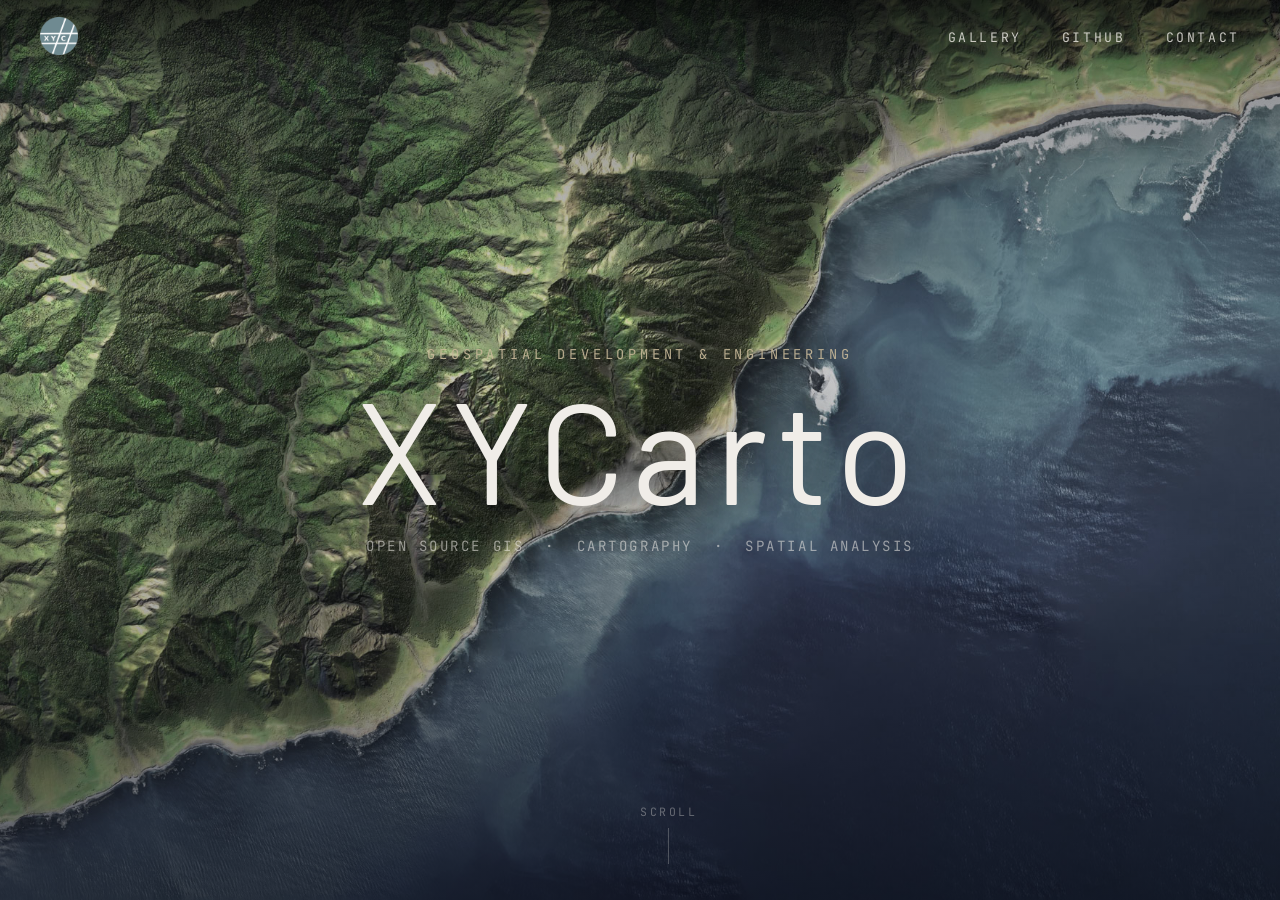
==== docs/index.html @ 4d21ecf4 "site base" ====
<!DOCTYPE html>
<html lang="en">
<head>
    <meta charset="UTF-8">
    <meta name="viewport" content="width=device-width, initial-scale=1.0">
    <title>XYCarto – Geospatial Development and Engineering</title>
    <meta name="description" content="Geospatial development, engineering, and cartography focused on open source GIS technologies.">
    <link rel="stylesheet" href="css/style.css">
    <link rel="preconnect" href="https://fonts.googleapis.com">
    <link rel="preconnect" href="https://fonts.gstatic.com" crossorigin>
    <link href="https://fonts.googleapis.com/css2?family=Barlow:wght@300;400;600&family=JetBrains+Mono:wght@300;400;500&display=swap" rel="stylesheet">
</head>
<body>

    <!-- ==============================
         NAVIGATION
         ============================== -->
    <nav class="site-nav" id="site-nav">
        <a href="index.html" class="nav-logo">
            <img src="img/ui/xycarto_white_bg.png" alt="XYCarto">
        </a>

        <ul class="nav-links" id="nav-links">
            <li><a href="gallery.html">Gallery</a></li>
            <li><a href="https://github.com/xycarto" target="_blank" rel="noopener noreferrer">GitHub</a></li>
            <li><a href="contact.html">Contact</a></li>
        </ul>

        <button class="nav-toggle" id="nav-toggle" aria-label="Toggle navigation" aria-expanded="false">
            <span></span>
            <span></span>
            <span></span>
        </button>
    </nav>

    <!-- ==============================
         HERO
         ============================== -->
    <section class="hero">

        <!-- Background image + overlay -->
        <div class="hero-bg">
            <img
                src="img/ui/white-rock-alttest-blank-wp.jpg"
                alt="Aerial landscape"
                class="hero-img"
            >
            <div class="hero-overlay"></div>
        </div>

        <!-- Centred content -->
        <div class="hero-content">
            <p class="hero-eyebrow">Geospatial Development &amp; Engineering</p>
            <h1 class="hero-title">XYCarto</h1>
            <p class="hero-tagline">Open Source GIS &nbsp;·&nbsp; Cartography &nbsp;·&nbsp; Spatial Analysis</p>
        </div>

        <!-- Scroll indicator -->
        <div class="scroll-hint" aria-hidden="true">
            <span class="scroll-label">scroll</span>
            <div class="scroll-line"></div>
        </div>

    </section>

    <script src="js/main.js"></script>
</body>
</html>
---- docs/css/style.css ----
/* ============================================================
   CSS VARIABLES  — edit these to retheme the whole site
   ============================================================ */
:root {
    --color-bg:       #060c14;
    --color-text:     #f0ede8;
    --color-accent:   #c8b99a;   /* warm sand / aged-map tone  */
    --color-muted:    rgba(240, 237, 232, 0.55);

    --font-display:   'Barlow', sans-serif;
    --font-mono:      'JetBrains Mono', 'Courier New', monospace;

    --nav-height:     72px;
    --ease:           0.35s cubic-bezier(0.4, 0, 0.2, 1);
}

/* ============================================================
   RESET & BASE
   ============================================================ */
*, *::before, *::after {
    box-sizing: border-box;
    margin: 0;
    padding: 0;
}

html {
    scroll-behavior: smooth;
    font-size: 16px;
}

body {
    background: var(--color-bg);
    color: var(--color-text);
    font-family: var(--font-mono);
    -webkit-font-smoothing: antialiased;
    -moz-osx-font-smoothing: grayscale;
}

img {
    display: block;
    max-width: 100%;
}

a {
    color: inherit;
    text-decoration: none;
}

/* ============================================================
   NAVIGATION
   ============================================================ */
.site-nav {
    position: fixed;
    top: 0;
    left: 0;
    right: 0;
    z-index: 200;
    height: var(--nav-height);
    display: flex;
    align-items: center;
    justify-content: space-between;
    padding: 0 2.5rem;

    /* Start transparent — JS adds .scrolled class */
    background: linear-gradient(
        to bottom,
        rgba(0, 0, 0, 0.55) 0%,
        rgba(0, 0, 0, 0.00) 100%
    );
    transition: background var(--ease), border-color var(--ease);
}

.site-nav.scrolled {
    background: rgba(6, 10, 20, 0.92);
    backdrop-filter: blur(10px);
    -webkit-backdrop-filter: blur(10px);
    border-bottom: 1px solid rgba(200, 185, 154, 0.14);
}

/* Logo */
.nav-logo img {
    height: 38px;
    width: auto;
    transition: opacity var(--ease);
}
.nav-logo:hover img { opacity: 0.75; }

/* Desktop links */
.nav-links {
    list-style: none;
    display: flex;
    gap: 2.5rem;
}

.nav-links a {
    font-family: var(--font-mono);
    font-size: 0.82rem;
    letter-spacing: 0.2em;
    text-transform: uppercase;
    color: var(--color-text);
    opacity: 0.8;
    position: relative;
    transition: opacity var(--ease), color var(--ease);
}

.nav-links a::after {
    content: '';
    position: absolute;
    bottom: -4px;
    left: 0;
    width: 0;
    height: 1px;
    background: var(--color-accent);
    transition: width var(--ease);
}

.nav-links a:hover        { opacity: 1; color: var(--color-accent); }
.nav-links a:hover::after { width: 100%; }

/* Hamburger button (hidden on desktop) */
.nav-toggle {
    display: none;
    flex-direction: column;
    justify-content: center;
    gap: 5px;
    background: none;
    border: none;
    cursor: pointer;
    padding: 6px;
    z-index: 210;
}

.nav-toggle span {
    display: block;
    width: 22px;
    height: 1.5px;
    background: var(--color-text);
    transition: transform var(--ease), opacity var(--ease);
}

/* Animate to X when open */
.nav-toggle.open span:nth-child(1) { transform: translateY(6.5px) rotate(45deg); }
.nav-toggle.open span:nth-child(2) { opacity: 0; }
.nav-toggle.open span:nth-child(3) { transform: translateY(-6.5px) rotate(-45deg); }

/* ============================================================
   HERO
   ============================================================ */
.hero {
    position: relative;
    width: 100%;
    height: 100vh;
    min-height: 560px;
    display: flex;
    align-items: center;
    justify-content: center;
    overflow: hidden;
}

/* Background image layer */
.hero-bg {
    position: absolute;
    inset: 0;
}

.hero-img {
    width: 100%;
    height: 100%;
    object-fit: cover;
    object-position: center 40%;
    /* Subtle Ken Burns zoom-out on load */
    animation: heroZoom 18s ease-out forwards;
}

@keyframes heroZoom {
    from { transform: scale(1.07); }
    to   { transform: scale(1.00); }
}

/* Gradient overlay: lighter in the middle, darker at edges */
.hero-overlay {
    position: absolute;
    inset: 0;
    background: linear-gradient(
        180deg,
        rgba(6, 10, 20, 0.50) 0%,
        rgba(6, 10, 20, 0.20) 35%,
        rgba(6, 10, 20, 0.25) 60%,
        rgba(6, 10, 20, 0.70) 100%
    );
}

/* Text content */
.hero-content {
    position: relative;
    z-index: 2;
    text-align: center;
    padding: 0 1.5rem;
    animation: fadeUp 1.3s cubic-bezier(0.2, 0.8, 0.4, 1) 0.2s both;
}

@keyframes fadeUp {
    from { opacity: 0; transform: translateY(28px); }
    to   { opacity: 1; transform: translateY(0);    }
}

.hero-eyebrow {
    font-family: var(--font-mono);
    font-size: 0.85rem;
    letter-spacing: 0.28em;
    text-transform: uppercase;
    color: var(--color-accent);
    margin-bottom: 1.1rem;
    opacity: 0.9;
}

.hero-title {
    font-family: var(--font-display);
    font-weight: 400;
    /* Fluid size: min 4rem → max 9rem */
    font-size: clamp(4rem, 13vw, 9rem);
    letter-spacing: 0.06em;
    line-height: 0.93;
    color: var(--color-text);
    text-shadow: 0 4px 60px rgba(0, 0, 0, 0.5);
    margin-bottom: 1.4rem;
}

.hero-tagline {
    font-family: var(--font-mono);
    font-size: 0.88rem;
    letter-spacing: 0.18em;
    text-transform: uppercase;
    color: var(--color-text);
    opacity: 0.55;
}

/* Scroll indicator */
.scroll-hint {
    position: absolute;
    bottom: 2.25rem;
    left: 50%;
    transform: translateX(-50%);
    z-index: 2;
    display: flex;
    flex-direction: column;
    align-items: center;
    gap: 0.55rem;
    animation: fadeUp 1s ease-out 1.4s both;
}

.scroll-label {
    font-family: var(--font-mono);
    font-size: 0.72rem;
    letter-spacing: 0.22em;
    text-transform: uppercase;
    color: var(--color-text);
    opacity: 0.35;
}

.scroll-line {
    width: 1px;
    height: 36px;
    background: var(--color-text);
    opacity: 0.25;
    transform-origin: top center;
    animation: scrollPulse 2.2s ease-in-out infinite;
}

@keyframes scrollPulse {
    0%   { transform: scaleY(1);    opacity: 0.25; }
    50%  { transform: scaleY(0.45); opacity: 0.55; }
    100% { transform: scaleY(1);    opacity: 0.25; }
}

/* ============================================================
   RESPONSIVE — MOBILE
   ============================================================ */
@media (max-width: 768px) {

    .site-nav {
        padding: 0 1.25rem;
    }

    /* Hide desktop links, show hamburger */
    .nav-links {
        display: none;
        position: fixed;
        top: var(--nav-height);
        left: 0;
        right: 0;
        flex-direction: column;
        gap: 0;
        background: rgba(6, 10, 20, 0.97);
        backdrop-filter: blur(10px);
        -webkit-backdrop-filter: blur(10px);
        border-bottom: 1px solid rgba(200, 185, 154, 0.14);
        padding: 0.5rem 0 1rem;
    }

    .nav-links.open {
        display: flex;
    }

    .nav-links li a {
        display: block;
        padding: 0.9rem 2rem;
        font-size: 0.9rem;
        letter-spacing: 0.18em;
    }

    .nav-toggle {
        display: flex;
    }

    /* Taller overlay on mobile for readability */
    .hero-overlay {
        background: linear-gradient(
            180deg,
            rgba(6, 10, 20, 0.55) 0%,
            rgba(6, 10, 20, 0.30) 40%,
            rgba(6, 10, 20, 0.75) 100%
        );
    }

    .scroll-hint {
        bottom: 1.5rem;
    }
}

/* ============================================================
   UTILITY
   ============================================================ */
.page-wrap {
    padding-top: var(--nav-height);
    min-height: 100vh;
}

/* Active nav link */
.nav-active {
    color: var(--color-accent) !important;
    opacity: 1 !important;
}
.nav-active::after {
    width: 100% !important;
}

/* ============================================================
   PAGE HEADER  — used on gallery, contact, etc.
   ============================================================ */
.page-header {
    padding: calc(var(--nav-height) + 3rem) 2rem 2.5rem;
    text-align: center;
    border-bottom: 1px solid rgba(200, 185, 154, 0.12);
}

.page-header-eyebrow {
    font-family: var(--font-mono);
    font-size: 0.72rem;
    letter-spacing: 0.25em;
    text-transform: uppercase;
    color: var(--color-accent);
    opacity: 0.85;
    margin-bottom: 0.6rem;
}

.page-header-title {
    font-family: var(--font-display);
    font-weight: 400;
    font-size: clamp(2rem, 6vw, 3.5rem);
    letter-spacing: 0.06em;
    color: var(--color-text);
}

.page-header-hint {
    margin-top: 0.75rem;
    font-family: var(--font-mono);
    font-size: 0.68rem;
    letter-spacing: 0.16em;
    text-transform: uppercase;
    color: var(--color-text);
    opacity: 0.3;
}

/* ============================================================
   GALLERY FEED
   ============================================================ */
.gallery-feed {
    max-width: 1100px;
    margin: 0 auto;
    padding: 4rem 2rem 6rem;
    display: flex;
    flex-direction: column;
    gap: 5rem;
}

.gallery-item {
    display: flex;
    flex-direction: column;
    align-items: center;
}

.gallery-item a {
    display: block;
    cursor: zoom-in;
}

.gallery-item a:hover img {
    opacity: 0.88;
}

.gallery-item img {
    width: 100%;
    height: auto;
    max-height: 90vh;
    object-fit: contain;
    display: block;
}

/* Caption — hidden until uncommented in HTML */
.gallery-item figcaption {
    margin-top: 1.25rem;
    max-width: 680px;
    text-align: center;
    font-family: var(--font-mono);
    font-size: 0.8rem;
    line-height: 1.75;
    color: var(--color-text);
    opacity: 0.6;
    font-style: italic;
}

.gallery-item figcaption .caption-title {
    font-style: normal;
    font-weight: 500;
    color: var(--color-accent);
    display: block;
    margin-bottom: 0.35rem;
    letter-spacing: 0.08em;
    font-size: 0.78rem;
    text-transform: uppercase;
}

/* ============================================================
   SITE FOOTER
   ============================================================ */
.site-footer {
    border-top: 1px solid rgba(200, 185, 154, 0.12);
    padding: 3rem 2rem;
    text-align: center;
    display: flex;
    flex-direction: column;
    align-items: center;
    gap: 1.25rem;
}

.footer-name {
    font-family: var(--font-display);
    font-size: 1.1rem;
    font-weight: 400;
    letter-spacing: 0.1em;
    color: var(--color-text);
    opacity: 0.5;
}

.footer-links {
    display: flex;
    gap: 2rem;
}

.footer-links a {
    font-family: var(--font-mono);
    font-size: 0.72rem;
    letter-spacing: 0.18em;
    text-transform: uppercase;
    color: var(--color-text);
    opacity: 0.45;
    transition: opacity var(--ease), color var(--ease);
}

.footer-links a:hover {
    opacity: 1;
    color: var(--color-accent);
}

/* ============================================================
   RESPONSIVE — gallery
   ============================================================ */
@media (max-width: 768px) {
    .gallery-feed {
        padding: 2.5rem 1rem 4rem;
        gap: 3.5rem;
    }

    .page-header {
        padding: calc(var(--nav-height) + 2rem) 1.5rem 2rem;
    }
}
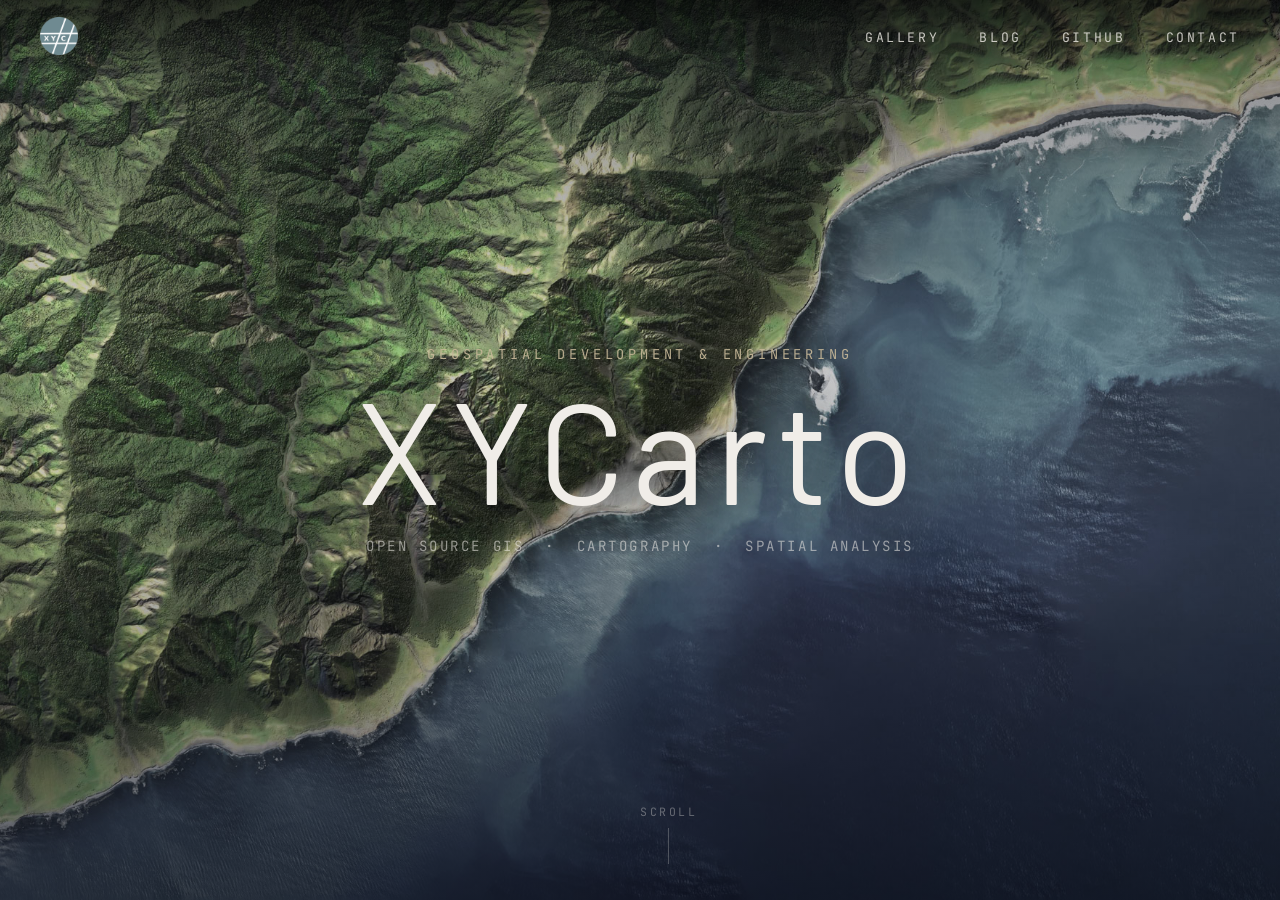
==== commit 6423a62d: "blog" ====
--- a/docs/index.html
+++ b/docs/index.html
@@ -22,6 +22,7 @@
 
         <ul class="nav-links" id="nav-links">
             <li><a href="gallery.html">Gallery</a></li>
+            <li><a href="blog.html">Blog</a></li>
             <li><a href="https://github.com/xycarto" target="_blank" rel="noopener noreferrer">GitHub</a></li>
             <li><a href="contact.html">Contact</a></li>
         </ul>
--- a/docs/css/style.css
+++ b/docs/css/style.css
@@ -495,4 +495,423 @@
     .page-header {
         padding: calc(var(--nav-height) + 2rem) 1.5rem 2rem;
     }
+}
+
+/* ============================================================
+   CONTACT PAGE
+   ============================================================ */
+.contact-wrap {
+    max-width: 680px;
+    margin: 0 auto;
+    padding: 4rem 2rem 6rem;
+}
+
+/* ── Details ── */
+.contact-details {
+    display: flex;
+    flex-direction: column;
+    gap: 0;
+}
+
+.contact-row {
+    display: grid;
+    grid-template-columns: 120px 1fr;
+    align-items: baseline;
+    gap: 1rem;
+    padding: 1.1rem 0;
+    border-bottom: 1px solid rgba(200, 185, 154, 0.1);
+}
+
+.contact-row:first-child {
+    border-top: 1px solid rgba(200, 185, 154, 0.1);
+}
+
+.contact-label {
+    font-family: var(--font-mono);
+    font-size: 0.68rem;
+    letter-spacing: 0.18em;
+    text-transform: uppercase;
+    color: var(--color-accent);
+    opacity: 0.8;
+    white-space: nowrap;
+}
+
+.contact-value {
+    font-family: var(--font-mono);
+    font-size: 0.82rem;
+    color: var(--color-text);
+    opacity: 0.75;
+    line-height: 1.5;
+}
+
+.contact-link {
+    text-decoration: none;
+    transition: opacity var(--ease), color var(--ease);
+}
+
+.contact-link:hover {
+    opacity: 1;
+    color: var(--color-accent);
+}
+
+/* ── Divider ── */
+.contact-divider {
+    margin: 3rem 0;
+    height: 1px;
+    background: rgba(200, 185, 154, 0.08);
+}
+
+/* ── Form ── */
+.contact-form-heading {
+    font-family: var(--font-display);
+    font-weight: 400;
+    font-size: 1.4rem;
+    letter-spacing: 0.05em;
+    color: var(--color-text);
+    margin-bottom: 2rem;
+}
+
+.contact-form {
+    display: flex;
+    flex-direction: column;
+    gap: 1.5rem;
+}
+
+.form-row {
+    display: flex;
+    flex-direction: column;
+    gap: 0.5rem;
+}
+
+.form-label {
+    font-family: var(--font-mono);
+    font-size: 0.68rem;
+    letter-spacing: 0.18em;
+    text-transform: uppercase;
+    color: var(--color-accent);
+    opacity: 0.8;
+}
+
+.form-input {
+    background: rgba(255, 255, 255, 0.04);
+    border: 1px solid rgba(200, 185, 154, 0.18);
+    border-radius: 2px;
+    color: var(--color-text);
+    font-family: var(--font-mono);
+    font-size: 0.82rem;
+    padding: 0.75rem 1rem;
+    width: 100%;
+    transition: border-color var(--ease), background var(--ease);
+    outline: none;
+    -webkit-appearance: none;
+}
+
+.form-input::placeholder {
+    color: var(--color-text);
+    opacity: 0.2;
+}
+
+.form-input:focus {
+    border-color: rgba(200, 185, 154, 0.5);
+    background: rgba(255, 255, 255, 0.06);
+}
+
+.form-textarea {
+    resize: vertical;
+    min-height: 130px;
+    line-height: 1.6;
+}
+
+.form-submit {
+    align-self: flex-start;
+    background: none;
+    border: 1px solid rgba(200, 185, 154, 0.35);
+    color: var(--color-text);
+    font-family: var(--font-mono);
+    font-size: 0.72rem;
+    letter-spacing: 0.2em;
+    text-transform: uppercase;
+    padding: 0.75rem 2rem;
+    cursor: pointer;
+    border-radius: 2px;
+    transition: border-color var(--ease), color var(--ease), background var(--ease);
+}
+
+.form-submit:hover {
+    border-color: var(--color-accent);
+    color: var(--color-accent);
+    background: rgba(200, 185, 154, 0.06);
+}
+
+/* ── Responsive ── */
+@media (max-width: 768px) {
+    .contact-wrap {
+        padding: 2.5rem 1.25rem 4rem;
+    }
+
+    .contact-row {
+        grid-template-columns: 100px 1fr;
+    }
+
+    .form-submit {
+        width: 100%;
+        text-align: center;
+    }
+}
+
+/* ============================================================
+   BLOG INDEX
+   ============================================================ */
+.blog-feed {
+    max-width: 740px;
+    margin: 0 auto;
+    padding: 4rem 2rem 6rem;
+    display: flex;
+    flex-direction: column;
+    gap: 0;
+}
+
+.blog-card {
+    padding: 2.5rem 0;
+    border-bottom: 1px solid rgba(200, 185, 154, 0.1);
+}
+
+.blog-card:first-child {
+    border-top: 1px solid rgba(200, 185, 154, 0.1);
+}
+
+.blog-card-meta {
+    display: flex;
+    align-items: center;
+    gap: 1rem;
+    margin-bottom: 0.75rem;
+    flex-wrap: wrap;
+}
+
+.blog-card-date {
+    font-family: var(--font-mono);
+    font-size: 0.68rem;
+    letter-spacing: 0.16em;
+    text-transform: uppercase;
+    color: var(--color-accent);
+    opacity: 0.8;
+}
+
+.blog-card-tags {
+    display: flex;
+    gap: 0.5rem;
+    flex-wrap: wrap;
+}
+
+.post-tag {
+    font-family: var(--font-mono);
+    font-size: 0.62rem;
+    letter-spacing: 0.12em;
+    text-transform: uppercase;
+    color: var(--color-text);
+    opacity: 0.4;
+    border: 1px solid rgba(240, 237, 232, 0.15);
+    padding: 0.15rem 0.5rem;
+    border-radius: 2px;
+}
+
+.blog-card-title {
+    font-family: var(--font-display);
+    font-weight: 400;
+    font-size: clamp(1.2rem, 3vw, 1.6rem);
+    letter-spacing: 0.02em;
+    line-height: 1.3;
+    margin-bottom: 0.85rem;
+}
+
+.blog-card-title a {
+    color: var(--color-text);
+    text-decoration: none;
+    transition: color var(--ease);
+}
+
+.blog-card-title a:hover {
+    color: var(--color-accent);
+}
+
+.blog-card-excerpt {
+    font-family: var(--font-mono);
+    font-size: 0.8rem;
+    line-height: 1.8;
+    color: var(--color-text);
+    opacity: 0.55;
+    margin-bottom: 1.25rem;
+}
+
+.blog-card-read {
+    font-family: var(--font-mono);
+    font-size: 0.7rem;
+    letter-spacing: 0.14em;
+    text-transform: uppercase;
+    color: var(--color-accent);
+    text-decoration: none;
+    opacity: 0.75;
+    transition: opacity var(--ease);
+}
+
+.blog-card-read:hover {
+    opacity: 1;
+}
+
+/* ============================================================
+   BLOG POST
+   ============================================================ */
+.post-header {
+    padding-bottom: 3rem;
+}
+
+.post-title {
+    font-size: clamp(1.6rem, 4vw, 2.6rem) !important;
+    max-width: 740px;
+    margin: 0 auto;
+}
+
+.post-content {
+    max-width: 740px;
+    margin: 0 auto;
+    padding: 0 2rem 5rem;
+    font-family: var(--font-mono);
+    font-size: 0.85rem;
+    line-height: 1.9;
+    color: var(--color-text);
+    opacity: 0.85;
+}
+
+/* Headings inside post */
+.post-content h2 {
+    font-family: var(--font-display);
+    font-weight: 400;
+    font-size: 1.4rem;
+    letter-spacing: 0.04em;
+    color: var(--color-text);
+    opacity: 1;
+    margin: 3rem 0 1rem;
+    padding-bottom: 0.5rem;
+    border-bottom: 1px solid rgba(200, 185, 154, 0.12);
+}
+
+.post-content h3 {
+    font-family: var(--font-display);
+    font-weight: 400;
+    font-size: 1.1rem;
+    color: var(--color-text);
+    opacity: 1;
+    margin: 2rem 0 0.75rem;
+}
+
+/* Paragraphs */
+.post-content p {
+    margin-bottom: 1.4rem;
+}
+
+/* Links */
+.post-content a {
+    color: var(--color-accent);
+    text-decoration: none;
+    border-bottom: 1px solid rgba(200, 185, 154, 0.3);
+    transition: border-color var(--ease);
+}
+
+.post-content a:hover {
+    border-color: var(--color-accent);
+}
+
+/* Lists */
+.post-content ul,
+.post-content ol {
+    margin: 0 0 1.4rem 1.5rem;
+}
+
+.post-content li {
+    margin-bottom: 0.4rem;
+}
+
+/* Inline code */
+.post-content code {
+    font-family: var(--font-mono);
+    font-size: 0.82em;
+    background: rgba(200, 185, 154, 0.08);
+    border: 1px solid rgba(200, 185, 154, 0.14);
+    border-radius: 2px;
+    padding: 0.1em 0.4em;
+    color: var(--color-accent);
+}
+
+/* Code blocks */
+.post-content pre {
+    background: rgba(0, 0, 0, 0.35);
+    border: 1px solid rgba(200, 185, 154, 0.12);
+    border-radius: 3px;
+    padding: 1.25rem 1.5rem;
+    overflow-x: auto;
+    margin: 0 0 1.75rem;
+}
+
+.post-content pre code {
+    background: none;
+    border: none;
+    padding: 0;
+    color: var(--color-text);
+    opacity: 0.85;
+    font-size: 0.8rem;
+    line-height: 1.7;
+}
+
+/* Blockquotes */
+.post-content blockquote {
+    border-left: 2px solid var(--color-accent);
+    margin: 0 0 1.4rem;
+    padding: 0.25rem 0 0.25rem 1.5rem;
+    opacity: 0.7;
+    font-style: italic;
+}
+
+/* Strong / em */
+.post-content strong {
+    color: var(--color-text);
+    opacity: 1;
+    font-weight: 500;
+}
+
+/* Post nav */
+.post-nav {
+    max-width: 740px;
+    margin: 0 auto;
+    padding: 0 2rem 4rem;
+}
+
+.post-nav-back {
+    font-family: var(--font-mono);
+    font-size: 0.72rem;
+    letter-spacing: 0.16em;
+    text-transform: uppercase;
+    color: var(--color-text);
+    text-decoration: none;
+    opacity: 0.45;
+    transition: opacity var(--ease), color var(--ease);
+}
+
+.post-nav-back:hover {
+    opacity: 1;
+    color: var(--color-accent);
+}
+
+/* ── Responsive ── */
+@media (max-width: 768px) {
+    .blog-feed {
+        padding: 2.5rem 1.25rem 4rem;
+    }
+
+    .post-content {
+        padding: 0 1.25rem 4rem;
+    }
+
+    .post-nav {
+        padding: 0 1.25rem 3rem;
+    }
 }
